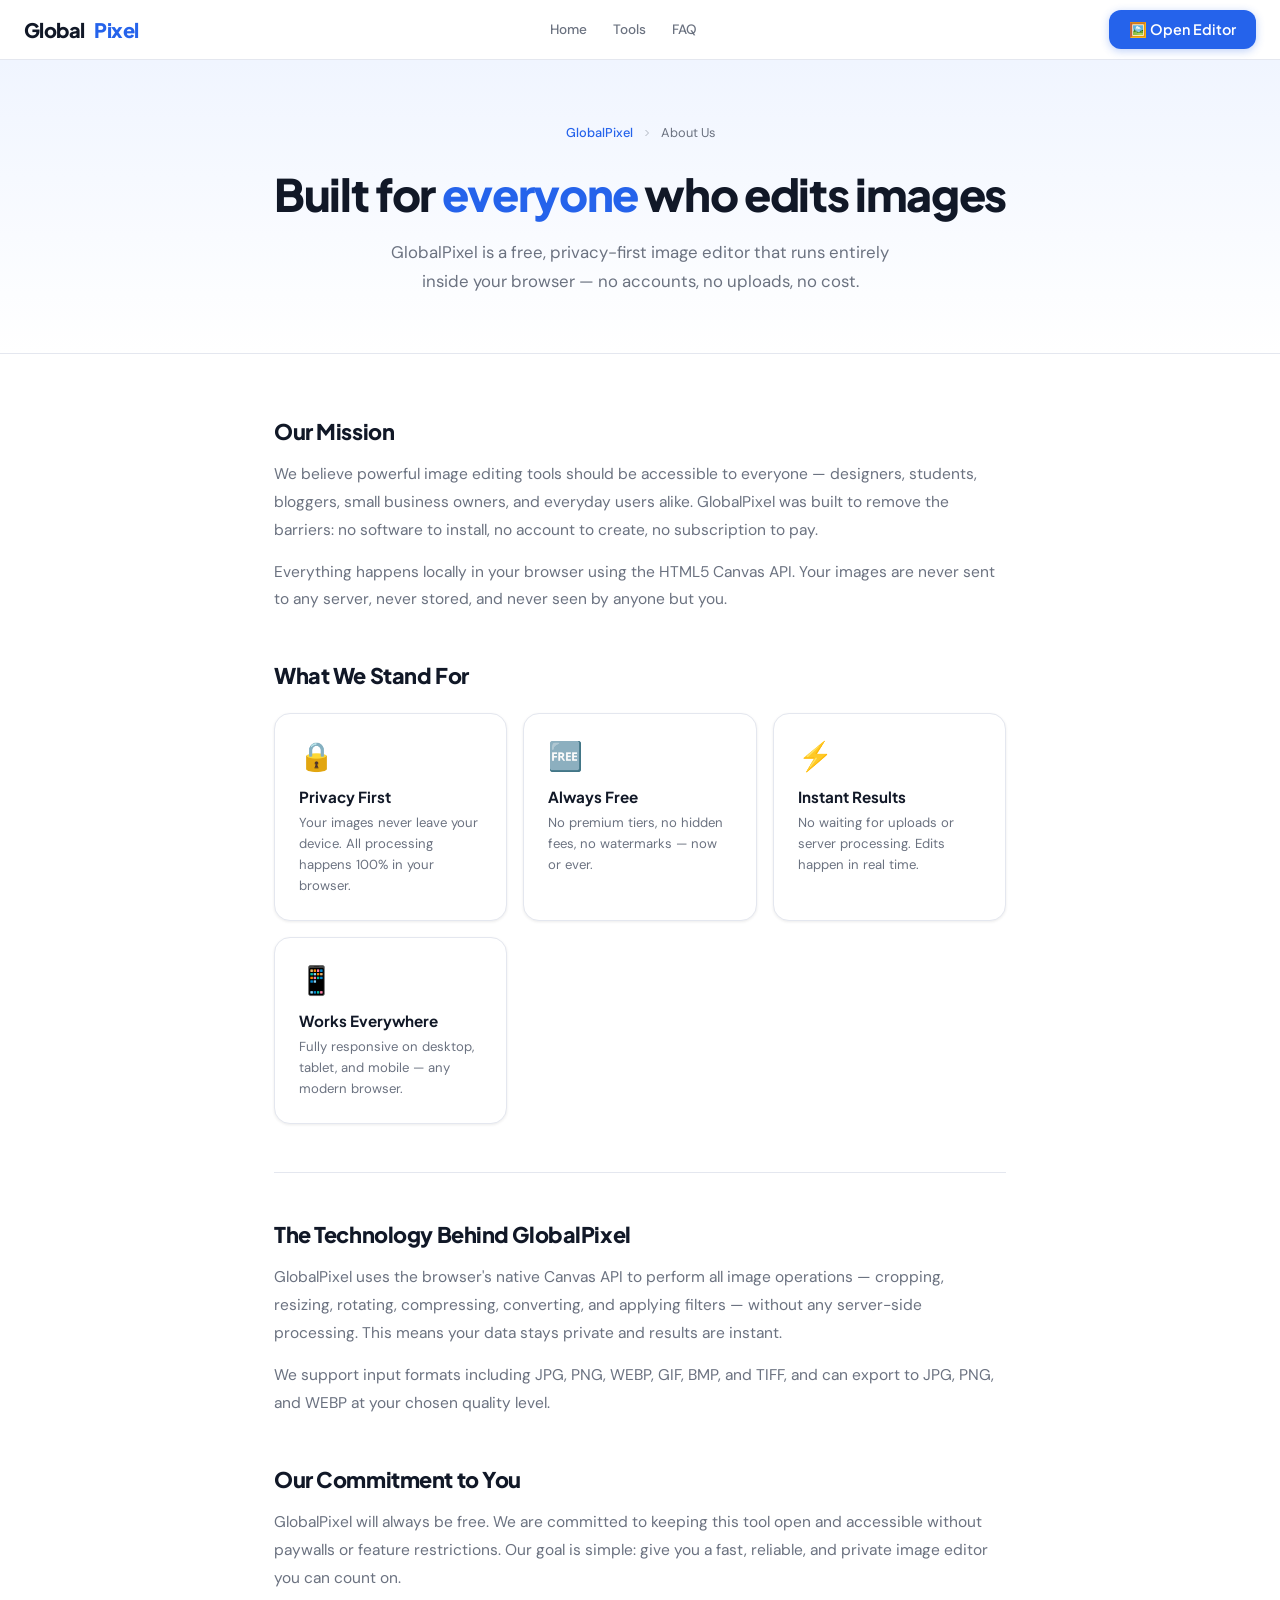
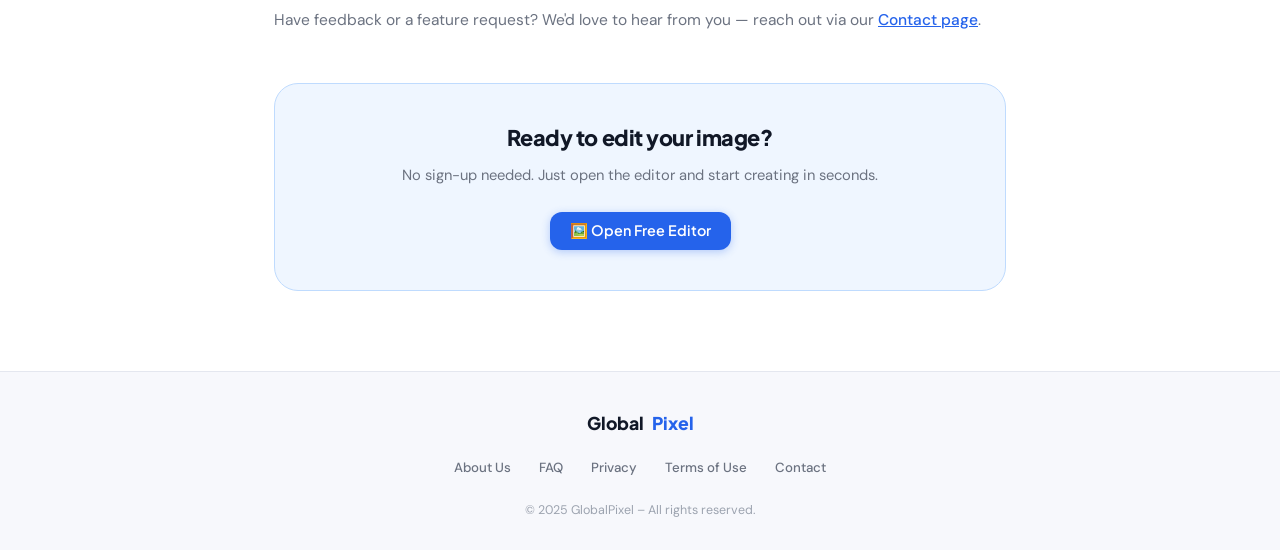
==== about.html @ 141ed646 "Add files via upload" ====
<!DOCTYPE html>
<html lang="en">
<head>
<meta charset="UTF-8">
<meta name="viewport" content="width=device-width, initial-scale=1.0">
<title>About Us – GlobalPixel</title>
<meta name="description" content="Learn about GlobalPixel, the free online image editor that runs entirely in your browser. No uploads, no registration, no cost.">
<meta name="robots" content="index, follow">
<link rel="canonical" href="https://globalpixel.app/about.html">
<link rel="icon" type="image/svg+xml" href="data:image/svg+xml,%3Csvg xmlns='http://www.w3.org/2000/svg' viewBox='0 0 32 32'%3E%3Crect width='32' height='32' rx='8' fill='%232563eb'/%3E%3Ctext x='16' y='23' text-anchor='middle' font-size='20' font-weight='900' fill='white' font-family='Arial'%3EG%3C/text%3E%3C/svg%3E">
<link rel="preconnect" href="https://fonts.googleapis.com">
<link href="https://fonts.googleapis.com/css2?family=DM+Sans:ital,opsz,wght@0,9..40,300;0,9..40,400;0,9..40,500;0,9..40,600;1,9..40,400&family=Plus+Jakarta+Sans:wght@400;500;600;700;800&display=swap" rel="stylesheet">
<style>
  :root {
    --bg: #ffffff; --surface: #f7f8fc; --card: #ffffff;
    --border: #e4e7ef; --border-hover: #c5cce0;
    --accent: #2563eb; --accent-light: #eff6ff; --accent-hover: #1d4ed8;
    --text: #111827; --muted: #6b7280; --muted2: #9ca3af;
    --shadow-sm: 0 1px 3px rgba(0,0,0,0.08);
    --shadow-md: 0 4px 16px rgba(0,0,0,0.08);
    --radius-sm: 8px; --radius: 12px; --radius-lg: 16px; --radius-xl: 24px;
  }
  *, *::before, *::after { box-sizing: border-box; margin: 0; padding: 0; }
  html { scroll-behavior: smooth; }
  body { font-family: 'DM Sans', sans-serif; background: var(--bg); color: var(--text); min-height: 100vh; -webkit-font-smoothing: antialiased; }

  /* HEADER */
  header {
    position: sticky; top: 0; z-index: 200;
    background: rgba(255,255,255,0.95); backdrop-filter: blur(16px);
    border-bottom: 1px solid var(--border);
    padding: 0 1.5rem; height: 60px;
    display: flex; align-items: center; justify-content: space-between;
  }
  .logo {
    display: flex; align-items: center; gap: 0.625rem;
    text-decoration: none;
    font-family: 'Plus Jakarta Sans', sans-serif;
    font-weight: 800; font-size: 1.25rem; color: var(--text); letter-spacing: -0.03em;
  }
  .logo span { color: var(--accent); }
  nav { display: flex; gap: 0.125rem; }
  nav a {
    font-size: 0.85rem; font-weight: 500; color: var(--muted);
    text-decoration: none; padding: 0.4rem 0.75rem;
    border-radius: var(--radius-sm); transition: all 0.15s;
  }
  nav a:hover { color: var(--text); background: var(--surface); }
  .btn-primary {
    display: inline-flex; align-items: center; gap: 0.5rem;
    background: var(--accent); color: #fff;
    font-family: 'Plus Jakarta Sans', sans-serif;
    font-weight: 600; font-size: 0.9rem;
    padding: 0.6rem 1.25rem; border: none;
    border-radius: var(--radius); cursor: pointer; transition: all 0.2s;
    text-decoration: none; box-shadow: 0 2px 8px rgba(37,99,235,0.3);
  }
  .btn-primary:hover { background: var(--accent-hover); transform: translateY(-1px); }

  /* PAGE HERO */
  .page-hero {
    background: linear-gradient(180deg, #f0f5ff 0%, #ffffff 100%);
    border-bottom: 1px solid var(--border);
    padding: 4rem 1.5rem 3.5rem;
    text-align: center;
  }
  .breadcrumb {
    display: flex; align-items: center; justify-content: center; gap: 0.5rem;
    font-size: 0.8rem; color: var(--muted); margin-bottom: 1.5rem;
  }
  .breadcrumb a { color: var(--accent); text-decoration: none; font-weight: 500; }
  .breadcrumb a:hover { text-decoration: underline; }
  .breadcrumb svg { width: 12px; height: 12px; opacity: 0.5; }

  .page-hero h1 {
    font-family: 'Plus Jakarta Sans', sans-serif;
    font-size: clamp(1.9rem, 4vw, 2.8rem);
    font-weight: 800; letter-spacing: -0.03em; color: var(--text);
    margin-bottom: 1rem;
  }
  .page-hero h1 em { font-style: normal; color: var(--accent); }
  .page-hero p { color: var(--muted); font-size: 1.05rem; max-width: 520px; margin: 0 auto; line-height: 1.75; }

  /* CONTENT */
  .content-wrap { max-width: 780px; margin: 0 auto; padding: 4rem 1.5rem 5rem; }

  .section-block { margin-bottom: 3rem; }
  .section-block h2 {
    font-family: 'Plus Jakarta Sans', sans-serif;
    font-size: 1.35rem; font-weight: 800; color: var(--text);
    letter-spacing: -0.02em; margin-bottom: 1rem;
  }
  .section-block p { color: var(--muted); line-height: 1.8; font-size: 0.97rem; margin-bottom: 0.875rem; }
  .section-block p:last-child { margin-bottom: 0; }

  /* VALUES GRID */
  .values-grid {
    display: grid; grid-template-columns: repeat(auto-fit, minmax(200px, 1fr));
    gap: 1rem; margin-top: 1.5rem;
  }
  .value-card {
    background: var(--card); border: 1px solid var(--border);
    border-radius: var(--radius-lg); padding: 1.5rem;
    box-shadow: var(--shadow-sm);
  }
  .value-icon { font-size: 1.75rem; margin-bottom: 0.75rem; }
  .value-card h3 {
    font-family: 'Plus Jakarta Sans', sans-serif;
    font-size: 0.95rem; font-weight: 700; color: var(--text); margin-bottom: 0.375rem;
  }
  .value-card p { font-size: 0.82rem; color: var(--muted); line-height: 1.6; }

  /* DIVIDER */
  .divider { border: none; border-top: 1px solid var(--border); margin: 3rem 0; }

  /* CTA BAND */
  .cta-band {
    background: var(--accent-light); border: 1px solid #bfdbfe;
    border-radius: var(--radius-xl); padding: 2.5rem 2rem;
    text-align: center; margin-top: 3rem;
  }
  .cta-band h2 {
    font-family: 'Plus Jakarta Sans', sans-serif;
    font-size: 1.35rem; font-weight: 800; color: var(--text);
    margin-bottom: 0.75rem; letter-spacing: -0.02em;
  }
  .cta-band p { color: var(--muted); font-size: 0.92rem; margin-bottom: 1.5rem; line-height: 1.7; }

  /* FOOTER */
  footer { border-top: 1px solid var(--border); padding: 2.5rem 1.5rem 2rem; background: var(--surface); }
  .footer-inner { max-width: 900px; margin: 0 auto; display: flex; flex-direction: column; align-items: center; gap: 1.25rem; }
  .footer-logo {
    display: flex; align-items: center; gap: 0.5rem;
    font-family: 'Plus Jakarta Sans', sans-serif;
    font-weight: 800; font-size: 1.1rem; color: var(--text); text-decoration: none;
  }
  .footer-logo span { color: var(--accent); }
  .footer-links { display: flex; flex-wrap: wrap; justify-content: center; gap: 0.25rem; }
  .footer-links a {
    font-size: 0.83rem; color: var(--muted); text-decoration: none;
    padding: 0.35rem 0.75rem; border-radius: var(--radius-sm);
    transition: all 0.15s; font-weight: 500;
  }
  .footer-links a:hover { color: var(--text); background: var(--border); }
  .footer-copy { font-size: 0.78rem; color: var(--muted2); text-align: center; }

  @media (max-width: 600px) {
    .page-hero { padding: 3rem 1.25rem 2.5rem; }
    nav { display: none; }
  }
</style>
</head>
<body>

<header>
  <a href="/" class="logo">Global<span>Pixel</span></a>
  <nav>
    <a href="/">Home</a>
    <a href="/#tools">Tools</a>
    <a href="/#faq">FAQ</a>
  </nav>
  <a href="/" class="btn-primary">🖼️ Open Editor</a>
</header>

<section class="page-hero">
  <div class="breadcrumb">
    <a href="/">GlobalPixel</a>
    <svg viewBox="0 0 24 24" fill="none" stroke="currentColor" stroke-width="2"><path d="M9 18l6-6-6-6"/></svg>
    <span>About Us</span>
  </div>
  <h1>Built for <em>everyone</em> who edits images</h1>
  <p>GlobalPixel is a free, privacy-first image editor that runs entirely inside your browser — no accounts, no uploads, no cost.</p>
</section>

<div class="content-wrap">

  <div class="section-block">
    <h2>Our Mission</h2>
    <p>We believe powerful image editing tools should be accessible to everyone — designers, students, bloggers, small business owners, and everyday users alike. GlobalPixel was built to remove the barriers: no software to install, no account to create, no subscription to pay.</p>
    <p>Everything happens locally in your browser using the HTML5 Canvas API. Your images are never sent to any server, never stored, and never seen by anyone but you.</p>
  </div>

  <div class="section-block">
    <h2>What We Stand For</h2>
    <div class="values-grid">
      <div class="value-card">
        <div class="value-icon">🔒</div>
        <h3>Privacy First</h3>
        <p>Your images never leave your device. All processing happens 100% in your browser.</p>
      </div>
      <div class="value-card">
        <div class="value-icon">🆓</div>
        <h3>Always Free</h3>
        <p>No premium tiers, no hidden fees, no watermarks — now or ever.</p>
      </div>
      <div class="value-card">
        <div class="value-icon">⚡</div>
        <h3>Instant Results</h3>
        <p>No waiting for uploads or server processing. Edits happen in real time.</p>
      </div>
      <div class="value-card">
        <div class="value-icon">📱</div>
        <h3>Works Everywhere</h3>
        <p>Fully responsive on desktop, tablet, and mobile — any modern browser.</p>
      </div>
    </div>
  </div>

  <hr class="divider">

  <div class="section-block">
    <h2>The Technology Behind GlobalPixel</h2>
    <p>GlobalPixel uses the browser's native Canvas API to perform all image operations — cropping, resizing, rotating, compressing, converting, and applying filters — without any server-side processing. This means your data stays private and results are instant.</p>
    <p>We support input formats including JPG, PNG, WEBP, GIF, BMP, and TIFF, and can export to JPG, PNG, and WEBP at your chosen quality level.</p>
  </div>

  <div class="section-block">
    <h2>Our Commitment to You</h2>
    <p>GlobalPixel will always be free. We are committed to keeping this tool open and accessible without paywalls or feature restrictions. Our goal is simple: give you a fast, reliable, and private image editor you can count on.</p>
    <p>Have feedback or a feature request? We'd love to hear from you — reach out via our <a href="/contact.html" style="color:var(--accent);font-weight:500;">Contact page</a>.</p>
  </div>

  <div class="cta-band">
    <h2>Ready to edit your image?</h2>
    <p>No sign-up needed. Just open the editor and start creating in seconds.</p>
    <a href="/" class="btn-primary">🖼️ Open Free Editor</a>
  </div>

</div>

<footer>
  <div class="footer-inner">
    <a href="/" class="footer-logo">Global<span>Pixel</span></a>
    <div class="footer-links">
      <a href="/about.html">About Us</a>
      <a href="/#faq">FAQ</a>
      <a href="/privacy.html">Privacy</a>
      <a href="/terms.html">Terms of Use</a>
      <a href="/contact.html">Contact</a>
    </div>
    <p class="footer-copy">© 2025 GlobalPixel – All rights reserved.</p>
  </div>
</footer>

</body>
</html>
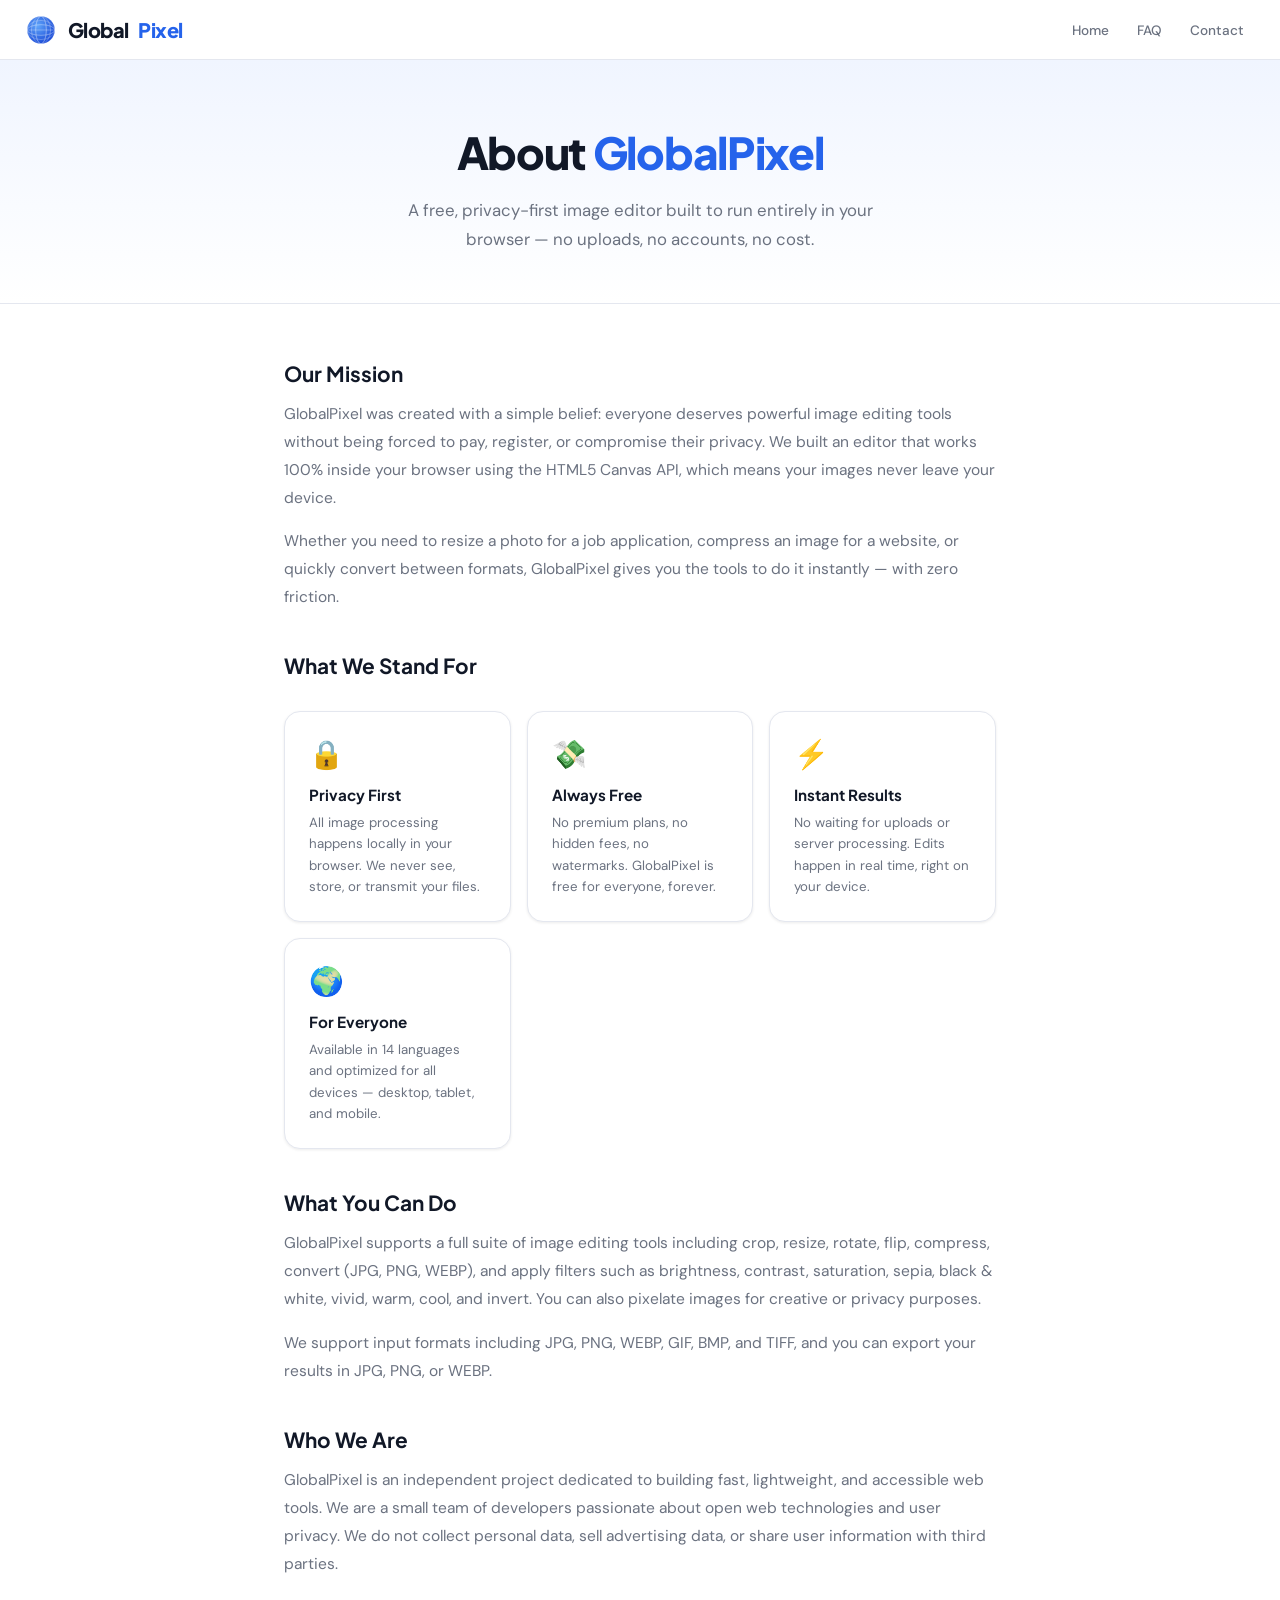
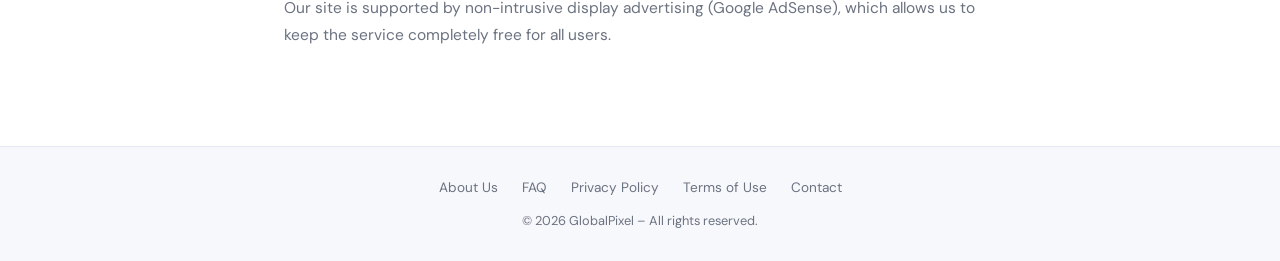
==== commit 0ff5e468: "Add files via upload" ====
--- a/about.html
+++ b/about.html
@@ -4,27 +4,25 @@
 <meta charset="UTF-8">
 <meta name="viewport" content="width=device-width, initial-scale=1.0">
 <title>About Us – GlobalPixel</title>
-<meta name="description" content="Learn about GlobalPixel, the free online image editor that runs entirely in your browser. No uploads, no registration, no cost.">
+<meta name="description" content="Learn about GlobalPixel, the free online image editor that processes all images directly in your browser with no uploads, no sign-up, and no cost.">
 <meta name="robots" content="index, follow">
-<link rel="canonical" href="https://globalpixel.app/about.html">
+<link rel="canonical" href="https://globalpixel.online/about.html">
 <link rel="icon" type="image/svg+xml" href="data:image/svg+xml,%3Csvg xmlns='http://www.w3.org/2000/svg' viewBox='0 0 32 32'%3E%3Crect width='32' height='32' rx='8' fill='%232563eb'/%3E%3Ctext x='16' y='23' text-anchor='middle' font-size='20' font-weight='900' fill='white' font-family='Arial'%3EG%3C/text%3E%3C/svg%3E">
 <link rel="preconnect" href="https://fonts.googleapis.com">
 <link href="https://fonts.googleapis.com/css2?family=DM+Sans:ital,opsz,wght@0,9..40,300;0,9..40,400;0,9..40,500;0,9..40,600;1,9..40,400&family=Plus+Jakarta+Sans:wght@400;500;600;700;800&display=swap" rel="stylesheet">
+<script async src="https://pagead2.googlesyndication.com/pagead/js/adsbygoogle.js?client=ca-pub-1692524471491556" crossorigin="anonymous"></script>
 <style>
   :root {
     --bg: #ffffff; --surface: #f7f8fc; --card: #ffffff;
-    --border: #e4e7ef; --border-hover: #c5cce0;
-    --accent: #2563eb; --accent-light: #eff6ff; --accent-hover: #1d4ed8;
-    --text: #111827; --muted: #6b7280; --muted2: #9ca3af;
-    --shadow-sm: 0 1px 3px rgba(0,0,0,0.08);
-    --shadow-md: 0 4px 16px rgba(0,0,0,0.08);
-    --radius-sm: 8px; --radius: 12px; --radius-lg: 16px; --radius-xl: 24px;
+    --border: #e4e7ef; --accent: #2563eb; --accent-light: #eff6ff;
+    --accent-hover: #1d4ed8; --text: #111827; --muted: #6b7280;
+    --shadow-sm: 0 1px 3px rgba(0,0,0,0.08); --shadow-md: 0 4px 16px rgba(0,0,0,0.08);
+    --radius-sm: 8px; --radius: 12px; --radius-lg: 16px;
   }
   *, *::before, *::after { box-sizing: border-box; margin: 0; padding: 0; }
   html { scroll-behavior: smooth; }
   body { font-family: 'DM Sans', sans-serif; background: var(--bg); color: var(--text); min-height: 100vh; -webkit-font-smoothing: antialiased; }
 
-  /* HEADER */
   header {
     position: sticky; top: 0; z-index: 200;
     background: rgba(255,255,255,0.95); backdrop-filter: blur(16px);
@@ -34,212 +32,161 @@
   }
   .logo {
     display: flex; align-items: center; gap: 0.625rem;
-    text-decoration: none;
-    font-family: 'Plus Jakarta Sans', sans-serif;
+    text-decoration: none; font-family: 'Plus Jakarta Sans', sans-serif;
     font-weight: 800; font-size: 1.25rem; color: var(--text); letter-spacing: -0.03em;
   }
   .logo span { color: var(--accent); }
-  nav { display: flex; gap: 0.125rem; }
+  .logo-mark { width: 34px; height: 34px; display: flex; align-items: center; justify-content: center; }
+  .logo-mark svg { width: 34px; height: 34px; display: block; }
+  @keyframes globe-spin { from { transform: rotate(0deg); } to { transform: rotate(360deg); } }
+  .globe-lines { animation: globe-spin 6s linear infinite; transform-origin: 16px 16px; }
+  .logo:hover .globe-lines { animation-duration: 2s; }
+
   nav a {
     font-size: 0.85rem; font-weight: 500; color: var(--muted);
     text-decoration: none; padding: 0.4rem 0.75rem;
     border-radius: var(--radius-sm); transition: all 0.15s;
   }
   nav a:hover { color: var(--text); background: var(--surface); }
-  .btn-primary {
-    display: inline-flex; align-items: center; gap: 0.5rem;
-    background: var(--accent); color: #fff;
-    font-family: 'Plus Jakarta Sans', sans-serif;
-    font-weight: 600; font-size: 0.9rem;
-    padding: 0.6rem 1.25rem; border: none;
-    border-radius: var(--radius); cursor: pointer; transition: all 0.2s;
-    text-decoration: none; box-shadow: 0 2px 8px rgba(37,99,235,0.3);
-  }
-  .btn-primary:hover { background: var(--accent-hover); transform: translateY(-1px); }
 
-  /* PAGE HERO */
   .page-hero {
     background: linear-gradient(180deg, #f0f5ff 0%, #ffffff 100%);
+    padding: 4rem 1.5rem 3rem; text-align: center;
     border-bottom: 1px solid var(--border);
-    padding: 4rem 1.5rem 3.5rem;
-    text-align: center;
   }
-  .breadcrumb {
-    display: flex; align-items: center; justify-content: center; gap: 0.5rem;
-    font-size: 0.8rem; color: var(--muted); margin-bottom: 1.5rem;
-  }
-  .breadcrumb a { color: var(--accent); text-decoration: none; font-weight: 500; }
-  .breadcrumb a:hover { text-decoration: underline; }
-  .breadcrumb svg { width: 12px; height: 12px; opacity: 0.5; }
-
   .page-hero h1 {
     font-family: 'Plus Jakarta Sans', sans-serif;
-    font-size: clamp(1.9rem, 4vw, 2.8rem);
-    font-weight: 800; letter-spacing: -0.03em; color: var(--text);
-    margin-bottom: 1rem;
+    font-size: clamp(1.75rem, 4vw, 2.75rem); font-weight: 800;
+    letter-spacing: -0.03em; margin-bottom: 1rem;
   }
   .page-hero h1 em { font-style: normal; color: var(--accent); }
   .page-hero p { color: var(--muted); font-size: 1.05rem; max-width: 520px; margin: 0 auto; line-height: 1.75; }
 
-  /* CONTENT */
-  .content-wrap { max-width: 780px; margin: 0 auto; padding: 4rem 1.5rem 5rem; }
+  .content {
+    max-width: 760px; margin: 0 auto;
+    padding: 3.5rem 1.5rem 5rem;
+  }
+  .content h2 {
+    font-family: 'Plus Jakarta Sans', sans-serif;
+    font-size: 1.3rem; font-weight: 700; margin: 2.5rem 0 0.875rem;
+    color: var(--text);
+  }
+  .content h2:first-child { margin-top: 0; }
+  .content p { color: var(--muted); line-height: 1.8; margin-bottom: 1rem; font-size: 0.97rem; }
 
-  .section-block { margin-bottom: 3rem; }
-  .section-block h2 {
-    font-family: 'Plus Jakarta Sans', sans-serif;
-    font-size: 1.35rem; font-weight: 800; color: var(--text);
-    letter-spacing: -0.02em; margin-bottom: 1rem;
-  }
-  .section-block p { color: var(--muted); line-height: 1.8; font-size: 0.97rem; margin-bottom: 0.875rem; }
-  .section-block p:last-child { margin-bottom: 0; }
-
-  /* VALUES GRID */
   .values-grid {
     display: grid; grid-template-columns: repeat(auto-fit, minmax(200px, 1fr));
-    gap: 1rem; margin-top: 1.5rem;
+    gap: 1rem; margin: 2rem 0;
   }
   .value-card {
     background: var(--card); border: 1px solid var(--border);
     border-radius: var(--radius-lg); padding: 1.5rem;
     box-shadow: var(--shadow-sm);
   }
-  .value-icon { font-size: 1.75rem; margin-bottom: 0.75rem; }
+  .value-card .icon { font-size: 1.75rem; margin-bottom: 0.75rem; }
   .value-card h3 {
     font-family: 'Plus Jakarta Sans', sans-serif;
-    font-size: 0.95rem; font-weight: 700; color: var(--text); margin-bottom: 0.375rem;
+    font-size: 0.95rem; font-weight: 700; margin-bottom: 0.5rem;
   }
-  .value-card p { font-size: 0.82rem; color: var(--muted); line-height: 1.6; }
+  .value-card p { font-size: 0.83rem; color: var(--muted); line-height: 1.6; margin: 0; }
 
-  /* DIVIDER */
-  .divider { border: none; border-top: 1px solid var(--border); margin: 3rem 0; }
-
-  /* CTA BAND */
-  .cta-band {
-    background: var(--accent-light); border: 1px solid #bfdbfe;
-    border-radius: var(--radius-xl); padding: 2.5rem 2rem;
-    text-align: center; margin-top: 3rem;
+  footer {
+    background: var(--surface); border-top: 1px solid var(--border);
+    padding: 2rem 1.5rem; text-align: center;
   }
-  .cta-band h2 {
-    font-family: 'Plus Jakarta Sans', sans-serif;
-    font-size: 1.35rem; font-weight: 800; color: var(--text);
-    margin-bottom: 0.75rem; letter-spacing: -0.02em;
-  }
-  .cta-band p { color: var(--muted); font-size: 0.92rem; margin-bottom: 1.5rem; line-height: 1.7; }
-
-  /* FOOTER */
-  footer { border-top: 1px solid var(--border); padding: 2.5rem 1.5rem 2rem; background: var(--surface); }
-  .footer-inner { max-width: 900px; margin: 0 auto; display: flex; flex-direction: column; align-items: center; gap: 1.25rem; }
-  .footer-logo {
-    display: flex; align-items: center; gap: 0.5rem;
-    font-family: 'Plus Jakarta Sans', sans-serif;
-    font-weight: 800; font-size: 1.1rem; color: var(--text); text-decoration: none;
-  }
-  .footer-logo span { color: var(--accent); }
-  .footer-links { display: flex; flex-wrap: wrap; justify-content: center; gap: 0.25rem; }
-  .footer-links a {
-    font-size: 0.83rem; color: var(--muted); text-decoration: none;
-    padding: 0.35rem 0.75rem; border-radius: var(--radius-sm);
-    transition: all 0.15s; font-weight: 500;
-  }
-  .footer-links a:hover { color: var(--text); background: var(--border); }
-  .footer-copy { font-size: 0.78rem; color: var(--muted2); text-align: center; }
-
-  @media (max-width: 600px) {
-    .page-hero { padding: 3rem 1.25rem 2.5rem; }
-    nav { display: none; }
-  }
+  .footer-links { display: flex; justify-content: center; gap: 1.5rem; flex-wrap: wrap; margin-bottom: 1rem; }
+  .footer-links a { font-size: 0.85rem; color: var(--muted); text-decoration: none; transition: color 0.15s; }
+  .footer-links a:hover { color: var(--accent); }
+  .footer-copy { font-size: 0.8rem; color: var(--muted); }
 </style>
 </head>
 <body>
 
 <header>
-  <a href="/" class="logo">Global<span>Pixel</span></a>
+  <a href="/" class="logo">
+    <div class="logo-mark">
+      <svg viewBox="0 0 32 32" xmlns="http://www.w3.org/2000/svg">
+        <defs>
+          <clipPath id="gc"><circle cx="16" cy="16" r="13"/></clipPath>
+          <radialGradient id="gg" cx="38%" cy="35%" r="65%">
+            <stop offset="0%" stop-color="#60a5fa"/>
+            <stop offset="100%" stop-color="#1d4ed8"/>
+          </radialGradient>
+        </defs>
+        <circle cx="16" cy="16" r="13" fill="url(#gg)"/>
+        <g class="globe-lines" clip-path="url(#gc)">
+          <ellipse cx="16" cy="16" rx="13" ry="5" fill="none" stroke="rgba(255,255,255,0.35)" stroke-width="0.9"/>
+          <ellipse cx="16" cy="16" rx="13" ry="9" fill="none" stroke="rgba(255,255,255,0.25)" stroke-width="0.9"/>
+          <ellipse cx="16" cy="16" rx="5" ry="13" fill="none" stroke="rgba(255,255,255,0.4)" stroke-width="0.9"/>
+          <ellipse cx="16" cy="16" rx="9" ry="13" fill="none" stroke="rgba(255,255,255,0.28)" stroke-width="0.9"/>
+        </g>
+        <line x1="3" y1="16" x2="29" y2="16" stroke="rgba(255,255,255,0.3)" stroke-width="0.9" clip-path="url(#gc)"/>
+        <circle cx="16" cy="16" r="13" fill="none" stroke="rgba(255,255,255,0.2)" stroke-width="1"/>
+      </svg>
+    </div>
+    Global<span>Pixel</span>
+  </a>
   <nav>
     <a href="/">Home</a>
-    <a href="/#tools">Tools</a>
     <a href="/#faq">FAQ</a>
+    <a href="/contact.html">Contact</a>
   </nav>
-  <a href="/" class="btn-primary">🖼️ Open Editor</a>
 </header>
 
-<section class="page-hero">
-  <div class="breadcrumb">
-    <a href="/">GlobalPixel</a>
-    <svg viewBox="0 0 24 24" fill="none" stroke="currentColor" stroke-width="2"><path d="M9 18l6-6-6-6"/></svg>
-    <span>About Us</span>
-  </div>
-  <h1>Built for <em>everyone</em> who edits images</h1>
-  <p>GlobalPixel is a free, privacy-first image editor that runs entirely inside your browser — no accounts, no uploads, no cost.</p>
-</section>
+<div class="page-hero">
+  <h1>About <em>GlobalPixel</em></h1>
+  <p>A free, privacy-first image editor built to run entirely in your browser — no uploads, no accounts, no cost.</p>
+</div>
 
-<div class="content-wrap">
+<main class="content">
 
-  <div class="section-block">
-    <h2>Our Mission</h2>
-    <p>We believe powerful image editing tools should be accessible to everyone — designers, students, bloggers, small business owners, and everyday users alike. GlobalPixel was built to remove the barriers: no software to install, no account to create, no subscription to pay.</p>
-    <p>Everything happens locally in your browser using the HTML5 Canvas API. Your images are never sent to any server, never stored, and never seen by anyone but you.</p>
-  </div>
+  <h2>Our Mission</h2>
+  <p>GlobalPixel was created with a simple belief: everyone deserves powerful image editing tools without being forced to pay, register, or compromise their privacy. We built an editor that works 100% inside your browser using the HTML5 Canvas API, which means your images never leave your device.</p>
+  <p>Whether you need to resize a photo for a job application, compress an image for a website, or quickly convert between formats, GlobalPixel gives you the tools to do it instantly — with zero friction.</p>
 
-  <div class="section-block">
-    <h2>What We Stand For</h2>
-    <div class="values-grid">
-      <div class="value-card">
-        <div class="value-icon">🔒</div>
-        <h3>Privacy First</h3>
-        <p>Your images never leave your device. All processing happens 100% in your browser.</p>
-      </div>
-      <div class="value-card">
-        <div class="value-icon">🆓</div>
-        <h3>Always Free</h3>
-        <p>No premium tiers, no hidden fees, no watermarks — now or ever.</p>
-      </div>
-      <div class="value-card">
-        <div class="value-icon">⚡</div>
-        <h3>Instant Results</h3>
-        <p>No waiting for uploads or server processing. Edits happen in real time.</p>
-      </div>
-      <div class="value-card">
-        <div class="value-icon">📱</div>
-        <h3>Works Everywhere</h3>
-        <p>Fully responsive on desktop, tablet, and mobile — any modern browser.</p>
-      </div>
+  <h2>What We Stand For</h2>
+  <div class="values-grid">
+    <div class="value-card">
+      <div class="icon">🔒</div>
+      <h3>Privacy First</h3>
+      <p>All image processing happens locally in your browser. We never see, store, or transmit your files.</p>
+    </div>
+    <div class="value-card">
+      <div class="icon">💸</div>
+      <h3>Always Free</h3>
+      <p>No premium plans, no hidden fees, no watermarks. GlobalPixel is free for everyone, forever.</p>
+    </div>
+    <div class="value-card">
+      <div class="icon">⚡</div>
+      <h3>Instant Results</h3>
+      <p>No waiting for uploads or server processing. Edits happen in real time, right on your device.</p>
+    </div>
+    <div class="value-card">
+      <div class="icon">🌍</div>
+      <h3>For Everyone</h3>
+      <p>Available in 14 languages and optimized for all devices — desktop, tablet, and mobile.</p>
     </div>
   </div>
 
-  <hr class="divider">
+  <h2>What You Can Do</h2>
+  <p>GlobalPixel supports a full suite of image editing tools including crop, resize, rotate, flip, compress, convert (JPG, PNG, WEBP), and apply filters such as brightness, contrast, saturation, sepia, black & white, vivid, warm, cool, and invert. You can also pixelate images for creative or privacy purposes.</p>
+  <p>We support input formats including JPG, PNG, WEBP, GIF, BMP, and TIFF, and you can export your results in JPG, PNG, or WEBP.</p>
 
-  <div class="section-block">
-    <h2>The Technology Behind GlobalPixel</h2>
-    <p>GlobalPixel uses the browser's native Canvas API to perform all image operations — cropping, resizing, rotating, compressing, converting, and applying filters — without any server-side processing. This means your data stays private and results are instant.</p>
-    <p>We support input formats including JPG, PNG, WEBP, GIF, BMP, and TIFF, and can export to JPG, PNG, and WEBP at your chosen quality level.</p>
-  </div>
+  <h2>Who We Are</h2>
+  <p>GlobalPixel is an independent project dedicated to building fast, lightweight, and accessible web tools. We are a small team of developers passionate about open web technologies and user privacy. We do not collect personal data, sell advertising data, or share user information with third parties.</p>
+  <p>Our site is supported by non-intrusive display advertising (Google AdSense), which allows us to keep the service completely free for all users.</p>
 
-  <div class="section-block">
-    <h2>Our Commitment to You</h2>
-    <p>GlobalPixel will always be free. We are committed to keeping this tool open and accessible without paywalls or feature restrictions. Our goal is simple: give you a fast, reliable, and private image editor you can count on.</p>
-    <p>Have feedback or a feature request? We'd love to hear from you — reach out via our <a href="/contact.html" style="color:var(--accent);font-weight:500;">Contact page</a>.</p>
-  </div>
-
-  <div class="cta-band">
-    <h2>Ready to edit your image?</h2>
-    <p>No sign-up needed. Just open the editor and start creating in seconds.</p>
-    <a href="/" class="btn-primary">🖼️ Open Free Editor</a>
-  </div>
-
-</div>
+</main>
 
 <footer>
-  <div class="footer-inner">
-    <a href="/" class="footer-logo">Global<span>Pixel</span></a>
-    <div class="footer-links">
-      <a href="/about.html">About Us</a>
-      <a href="/#faq">FAQ</a>
-      <a href="/privacy.html">Privacy</a>
-      <a href="/terms.html">Terms of Use</a>
-      <a href="/contact.html">Contact</a>
-    </div>
-    <p class="footer-copy">© 2025 GlobalPixel – All rights reserved.</p>
+  <div class="footer-links">
+    <a href="/about.html">About Us</a>
+    <a href="/#faq">FAQ</a>
+    <a href="/privacy.html">Privacy Policy</a>
+    <a href="/terms.html">Terms of Use</a>
+    <a href="/contact.html">Contact</a>
   </div>
+  <p class="footer-copy">© 2026 GlobalPixel – All rights reserved.</p>
 </footer>
 
 </body>
